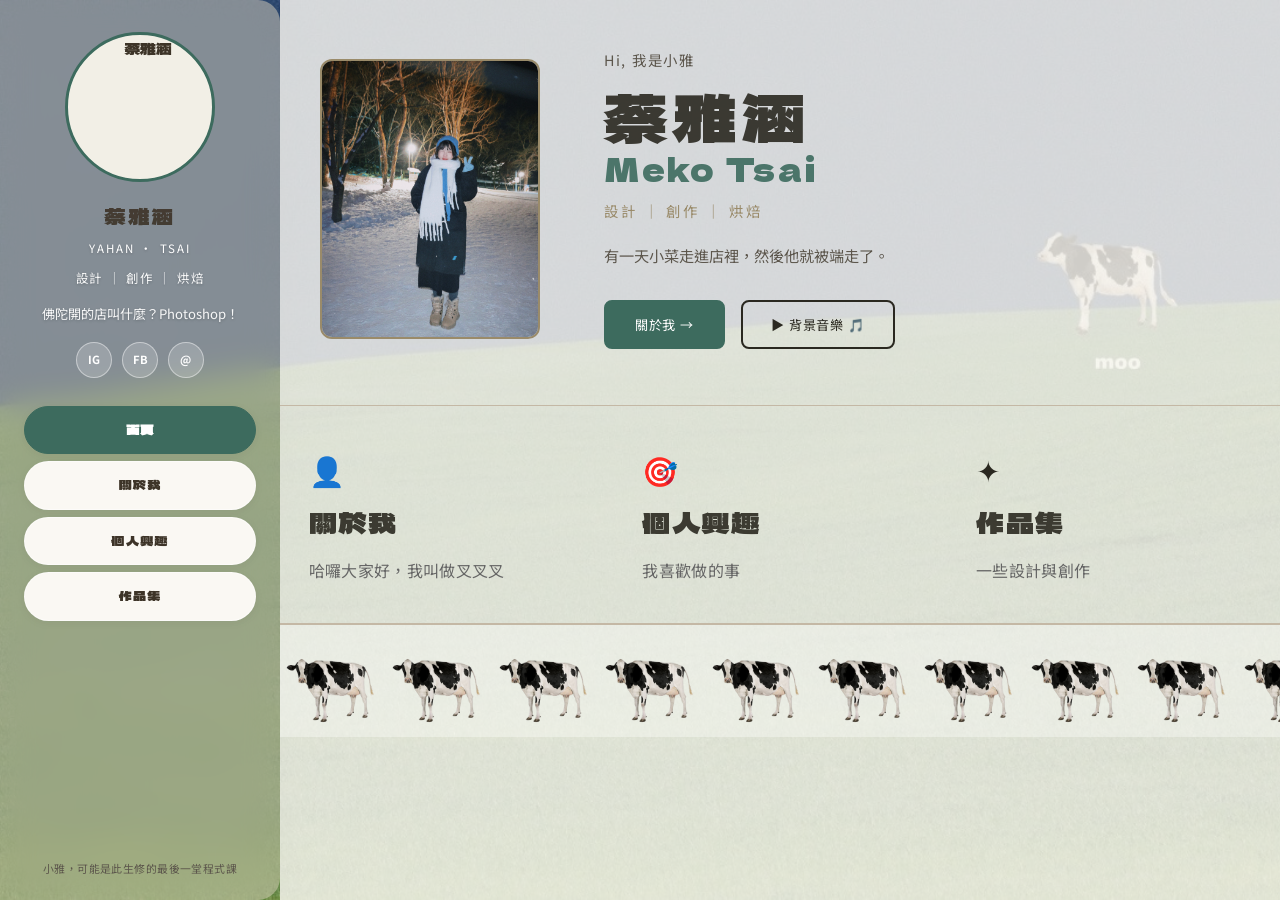
==== index.html @ f4f3a2f6 "ui(audio): place background music button beside About CTA Move the background music toggle from a fi" ====
<!DOCTYPE html>
<html lang="zh-TW">
<head>
  <meta charset="UTF-8" />
  <meta name="viewport" content="width=device-width, initial-scale=1.0" />
  <title>我的個人履歷 · 蔡雅涵</title>
  <link rel="stylesheet" href="css/style.css" />
  <link rel="preconnect" href="https://fonts.googleapis.com" />
  <link href="https://fonts.googleapis.com/css2?family=Noto+Sans+TC:wght@400;500;700&display=swap" rel="stylesheet" />
</head>
<body>
  <div class="layout" id="layout">
    <aside class="sidebar" aria-label="網站選單與簡介">
      <div class="sidebar__inner">
        <div class="sidebar__avatar">
          <img class="sidebar__avatar-img" src="images/head.jpg?v=20260412" alt="蔡雅涵" />
        </div>
        <p class="sidebar__name">蔡雅涵</p>
        <p class="sidebar__en">YAHAN · TSAI</p>
        <p class="sidebar__tagline">設計 ｜ 創作 ｜ 烘焙</p>
        <p class="sidebar__bio">佛陀開的店叫什麼？Photoshop！</p>
        <div class="sidebar__social" aria-label="社群連結">
          <a class="sidebar__social-link" href="https://www.instagram.com/vegetab.yh/" target="_blank" rel="noopener noreferrer" aria-label="Instagram（另開新分頁）">IG</a>
          <a class="sidebar__social-link" href="https://www.facebook.com/ya.han.JK0905?locale=zh_TW" target="_blank" rel="noopener noreferrer" aria-label="Facebook（另開新分頁）">FB</a>
          <a class="sidebar__social-link" href="https://www.threads.com/@vegetab.yh?hl=zh-tw" target="_blank" rel="noopener noreferrer" aria-label="Threads（另開新分頁）">@</a>
        </div>
        <nav class="sidebar__nav" aria-label="主要導覽">
          <a href="/" data-view="home" class="sidebar__nav-btn active">首頁</a>
          <a href="/about" data-view="about" class="sidebar__nav-btn">關於我</a>
          <a href="/interests" data-view="interests" class="sidebar__nav-btn">個人興趣</a>
          <a href="/portfolio" data-view="portfolio" class="sidebar__nav-btn">作品集</a>
        </nav>
        <p class="sidebar__copy">小雅，可能是此生修的最後一堂程式課</p>
      </div>
    </aside>

    <div class="main-wrap">
      <header class="main-topbar">
        <button type="button" class="back-btn" id="backBtn" aria-label="返回選單">← 返回</button>
      </header>
      <main class="app-main">
        <section id="view-home" class="view view--active" aria-label="首頁">
          <div class="hero">
            <div class="hero__content">
              <img class="hero__photo" src="images/yourpic.jpg?v=20260412" alt="蔡雅涵" />
              <div class="hero__text">
                <p class="hero__greeting">Hi, 我是小雅</p>
                <h1 class="hero__name">蔡雅涵<br /><span>Meko Tsai</span></h1>
                <p class="hero__tagline">設計 ｜ 創作 ｜ 烘焙</p>
                <p class="hero__desc">有一天小菜走進店裡，然後他就被端走了。</p>
                <div class="hero__cta">
                  <a class="btn btn--primary" href="/about">關於我 →</a>
                  <button type="button" class="btn btn--outline bgm-toggle" data-bgm-toggle aria-pressed="false">▶ 背景音樂 🎵</button>
                </div>
              </div>
            </div>
            <div class="hero__cards">
              <a class="card" href="/about">
                <span class="card__icon" aria-hidden="true">👤</span>
                <h3>關於我</h3>
                <p class="card__subtitle">哈囉大家好，我叫做叉叉叉</p>
              </a>
              <a class="card" href="/interests">
                <span class="card__icon" aria-hidden="true">🎯</span>
                <h3>個人興趣</h3>
                <p class="card__subtitle">我喜歡做的事</p>
              </a>
              <a class="card" href="/portfolio">
                <span class="card__icon" aria-hidden="true">✦</span>
                <h3>作品集</h3>
                <p class="card__subtitle">一些設計與創作</p>
              </a>
            </div>
            <div class="hero__mascot" aria-hidden="true">
              <div class="hero__mascot-inner">
                <div class="hero__cow-marquee">
                  <div class="hero__cow-track">
                    <img class="hero__cow-img" src="images/cowcow.png?v=20260412" alt="" width="200" height="160" decoding="async" />
                    <img class="hero__cow-img" src="images/cowcow.png?v=20260412" alt="" width="200" height="160" decoding="async" />
                    <img class="hero__cow-img" src="images/cowcow.png?v=20260412" alt="" width="200" height="160" decoding="async" />
                    <img class="hero__cow-img" src="images/cowcow.png?v=20260412" alt="" width="200" height="160" decoding="async" />
                    <img class="hero__cow-img" src="images/cowcow.png?v=20260412" alt="" width="200" height="160" decoding="async" />
                    <img class="hero__cow-img" src="images/cowcow.png?v=20260412" alt="" width="200" height="160" decoding="async" />
                    <img class="hero__cow-img" src="images/cowcow.png?v=20260412" alt="" width="200" height="160" decoding="async" />
                    <img class="hero__cow-img" src="images/cowcow.png?v=20260412" alt="" width="200" height="160" decoding="async" />
                    <img class="hero__cow-img" src="images/cowcow.png?v=20260412" alt="" width="200" height="160" decoding="async" />
                    <img class="hero__cow-img" src="images/cowcow.png?v=20260412" alt="" width="200" height="160" decoding="async" />
                    <img class="hero__cow-img" src="images/cowcow.png?v=20260412" alt="" width="200" height="160" decoding="async" />
                    <img class="hero__cow-img" src="images/cowcow.png?v=20260412" alt="" width="200" height="160" decoding="async" />
                    <img class="hero__cow-img" src="images/cowcow.png?v=20260412" alt="" width="200" height="160" decoding="async" />
                    <img class="hero__cow-img" src="images/cowcow.png?v=20260412" alt="" width="200" height="160" decoding="async" />
                    <img class="hero__cow-img" src="images/cowcow.png?v=20260412" alt="" width="200" height="160" decoding="async" />
                    <img class="hero__cow-img" src="images/cowcow.png?v=20260412" alt="" width="200" height="160" decoding="async" />
                    <img class="hero__cow-img" src="images/cowcow.png?v=20260412" alt="" width="200" height="160" decoding="async" />
                    <img class="hero__cow-img" src="images/cowcow.png?v=20260412" alt="" width="200" height="160" decoding="async" />
                    <img class="hero__cow-img" src="images/cowcow.png?v=20260412" alt="" width="200" height="160" decoding="async" />
                    <img class="hero__cow-img" src="images/cowcow.png?v=20260412" alt="" width="200" height="160" decoding="async" />
                    <img class="hero__cow-img" src="images/cowcow.png?v=20260412" alt="" width="200" height="160" decoding="async" />
                    <img class="hero__cow-img" src="images/cowcow.png?v=20260412" alt="" width="200" height="160" decoding="async" />
                    <img class="hero__cow-img" src="images/cowcow.png?v=20260412" alt="" width="200" height="160" decoding="async" />
                    <img class="hero__cow-img" src="images/cowcow.png?v=20260412" alt="" width="200" height="160" decoding="async" />
                    <img class="hero__cow-img" src="images/cowcow.png?v=20260412" alt="" width="200" height="160" decoding="async" />
                    <img class="hero__cow-img" src="images/cowcow.png?v=20260412" alt="" width="200" height="160" decoding="async" />
                    <img class="hero__cow-img" src="images/cowcow.png?v=20260412" alt="" width="200" height="160" decoding="async" />
                    <img class="hero__cow-img" src="images/cowcow.png?v=20260412" alt="" width="200" height="160" decoding="async" />
                    <img class="hero__cow-img" src="images/cowcow.png?v=20260412" alt="" width="200" height="160" decoding="async" />
                    <img class="hero__cow-img" src="images/cowcow.png?v=20260412" alt="" width="200" height="160" decoding="async" />
                    <img class="hero__cow-img" src="images/cowcow.png?v=20260412" alt="" width="200" height="160" decoding="async" />
                    <img class="hero__cow-img" src="images/cowcow.png?v=20260412" alt="" width="200" height="160" decoding="async" />
                  </div>
                </div>
              </div>
            </div>
          </div>
        </section>

        <section id="view-about" class="view" aria-label="關於我">
          <div class="page__header fade-in">
            <h1 class="page__title"><span class="page__title-en">ABOUT ME</span><span class="page__title-zh">關於我</span></h1>
            <p>嗨！我請問點擊進來的大家，大家是在卷什麼呢？</p>
          </div>
          <div class="page__body">
            <div class="about-grid">
              <div>
                <img class="about-photo" src="images/pic.jpg?v=20260412" alt="蔡雅涵的照片" />
              </div>
              <div class="about-info">
                <h2>嗨，我是蔡雅涵</h2>
                <p>就讀於國立政治大學廣告學系，最近很喜歡布丁狗跟乳牛。</p>
                <div class="tag-list">
                  <span class="tag">#設計</span>
                  <span class="tag">#烘焙</span>
                  <span class="tag">#旅行</span>
                </div>
                <h2>基本資料</h2>
                <table class="skills-table">
                  <tr><td>就讀學校</td><td>國立政治大學 廣告學系 數位內容學士學程</td></tr>
                  <tr><td>年級</td><td>大學三年級</td></tr>
                  <tr><td>居住城市</td><td>台灣台北（桃園人）</td></tr>
                  <tr><td>Email</td><td>111508025@nccu.edu.tw</td></tr>
                </table>
                <h2>技能</h2>
                <table class="skills-table">
                  <tr><td>設計工具</td><td>Figma、Illustrator、Photoshop、Indesign...</td></tr>
                  <tr><td>程式語言</td><td>很想放很多，但還在學習中、、</td></tr>
                  <tr><td>其他</td><td>超會講笑話，康輔社學術專家</td></tr>
                </table>
                <br />
                <button type="button" class="btn btn--primary" data-view="portfolio" data-view-trigger>查看作品集 →</button>
              </div>
            </div>
          </div>
        </section>

        <section id="view-interests" class="view" aria-label="個人興趣">
          <div class="page__header fade-in">
            <h1 class="page__title"><span class="page__title-en">INTERESTS</span><span class="page__title-zh">個人興趣</span></h1>
            <p>歡迎大家跟我互動交流呦。</p>
          </div>
          <div class="page__body">
            <div class="interests-grid">
              <div class="interest-card interest-card--photo fade-in">
                <div class="interest-card__icon">📸</div>
                <h3>Photography</h3>
                <p>不會攝影，很愛拍照。</p>
              </div>
              <div class="interest-card interest-card--music fade-in">
                <div class="interest-card__icon">🎵</div>
                <h3>Music</h3>
                <p>熱愛聆聽各種音樂類型，擁有最hito的音樂好品味。</p>
              </div>
              <div class="interest-card interest-card--travel fade-in">
                <div class="interest-card__icon">✈️</div>
                <h3>Travel</h3>
                <p>未來目標是當旅遊型網紅，大家付我錢看我出國。</p>
              </div>
              <div class="interest-card interest-card--movie fade-in">
                <div class="interest-card__icon">🎬</div>
                <h3>Movies</h3>
                <p>最喜歡看電影，但沒有最喜歡的電影。</p>
                <a href="https://letterboxd.com/vehh22/" target="_blank" rel="noopener noreferrer">我的影評 →</a>
              </div>
              <div class="interest-card interest-card--bake fade-in">
                <div class="interest-card__icon">🍳</div>
                <h3>Baking</h3>
                <p>因為太喜歡吃蛋糕，所以決定自己做（外面太貴）。</p>
              </div>
              <div class="interest-card interest-card--painting fade-in">
                <div class="interest-card__icon">🎨</div>
                <h3>Painting</h3>
                <p>很喜歡畫畫，想要有時間去畫室，程式語言誤我一生，真悲傷。</p>
              </div>
            </div>
          </div>
        </section>

        <section id="view-portfolio" class="view" aria-label="作品集">
          <div class="page__header fade-in">
            <h1 class="page__title"><span class="page__title-en">PORTFOLIO</span><span class="page__title-zh">作品集</span></h1>
            <p>沒有很厲害這個樣子。</p>
          </div>
          <div class="page__body">
            <div class="portfolio-grid">
              <article class="portfolio-item fade-in">
                <div class="portfolio-gallery" data-portfolio-gallery>
                  <div class="portfolio-gallery__viewport">
                    <div class="portfolio-gallery__track" data-gallery-track>
                      <div class="portfolio-gallery__slide">
                        <img
                          class="portfolio-item__img"
                          src="images/A.jpg?v=20260412"
                          alt="視覺傳達海報設計 A"
                        />
                      </div>
                      <div class="portfolio-gallery__slide">
                        <img
                          class="portfolio-item__img"
                          src="images/B.jpg?v=20260412"
                          alt="視覺傳達海報設計 B"
                        />
                      </div>
                    </div>
                    <button type="button" class="portfolio-gallery__btn portfolio-gallery__btn--prev" data-gallery-prev aria-label="上一張">‹</button>
                    <button type="button" class="portfolio-gallery__btn portfolio-gallery__btn--next" data-gallery-next aria-label="下一張">›</button>
                  </div>
                  <div class="portfolio-gallery__dots" data-gallery-dots role="tablist" aria-label="作品圖片分頁"></div>
                </div>
                <div class="portfolio-item__info">
                  <div class="portfolio-item__tags">
                    <span class="tag">#視覺傳達</span><span class="tag">#海報設計</span>
                  </div>
                  <h3>視覺傳達海報設計</h3>
                  <p>以女性議題與社會刻板印象為核心，透過海報構圖與圖像語言，提出觀察與反思。</p>
                </div>
              </article>
              <article class="portfolio-item fade-in">
                <div class="portfolio-gallery" data-portfolio-gallery>
                  <div class="portfolio-gallery__viewport">
                    <div class="portfolio-gallery__track" data-gallery-track>
                      <div class="portfolio-gallery__slide">
                        <img
                          class="portfolio-item__img"
                          src="images/comedy.jpg?v=20260412"
                          alt="藝術季喜劇表演活動海報"
                        />
                      </div>
                      <div class="portfolio-gallery__slide">
                        <img
                          class="portfolio-item__img"
                          src="images/comedy2.jpg?v=20260412"
                          alt="藝術季喜劇表演活動海報（版本二）"
                        />
                      </div>
                    </div>
                    <button type="button" class="portfolio-gallery__btn portfolio-gallery__btn--prev" data-gallery-prev aria-label="上一張">‹</button>
                    <button type="button" class="portfolio-gallery__btn portfolio-gallery__btn--next" data-gallery-next aria-label="下一張">›</button>
                  </div>
                  <div class="portfolio-gallery__dots" data-gallery-dots role="tablist" aria-label="作品圖片分頁"></div>
                </div>
                <div class="portfolio-item__info">
                  <div class="portfolio-item__tags">
                    <span class="tag">#活動海報</span><span class="tag">#平面設計</span>
                  </div>
                  <h3>活動海報</h3>
                  <p>政大藝術季喜劇表演主視覺海報，呈現演出主題與場次資訊，讓觀眾一眼掌握活動亮點。</p>
                </div>
              </article>
              <article class="portfolio-item fade-in">
                <img
                  class="portfolio-item__img portfolio-item__img--poster"
                  src="images/picture.jpg?v=20260414"
                  alt="衛生棉全解圖鑑 資訊圖表海報"
                />
                <div class="portfolio-item__info">
                  <div class="portfolio-item__tags">
                    <span class="tag">#資訊圖表</span><span class="tag">#視覺化</span>
                  </div>
                  <h3>衛生棉全解圖鑑</h3>
                  <p>以資訊圖表視覺化呈現主題，將內容整理為易讀的海報設計。</p>
                </div>
              </article>
              <article class="portfolio-item fade-in">
                <img
                  class="portfolio-item__img portfolio-item__img--poster"
                  src="images/reelmate.jpg?v=20260412"
                  alt="REELMATE 影評 App 介面"
                />
                <div class="portfolio-item__info">
                  <div class="portfolio-item__tags"><span class="tag">#UI/UX</span><span class="tag">#APP</span></div>
                  <h3>REELMATE</h3>
                  <p>設計一款影評app，讓大家都可以互相交流。</p>
                </div>
              </article>
              <article class="portfolio-item fade-in">
                <div class="portfolio-gallery" data-portfolio-gallery>
                  <div class="portfolio-gallery__viewport">
                    <div class="portfolio-gallery__track" data-gallery-track>
                      <div class="portfolio-gallery__slide">
                        <img
                          class="portfolio-item__img portfolio-item__img--poster"
                          src="images/mainvisual.jpg?v=20260412"
                          alt="NCCU ARTFEST 主視覺 第 1 頁"
                        />
                      </div>
                      <div class="portfolio-gallery__slide">
                        <img
                          class="portfolio-item__img portfolio-item__img--poster"
                          src="images/mainvisual2.jpg?v=20260412"
                          alt="NCCU ARTFEST 主視覺 第 2 頁"
                        />
                      </div>
                    </div>
                    <button type="button" class="portfolio-gallery__btn portfolio-gallery__btn--prev" data-gallery-prev aria-label="上一張">‹</button>
                    <button type="button" class="portfolio-gallery__btn portfolio-gallery__btn--next" data-gallery-next aria-label="下一張">›</button>
                  </div>
                  <div class="portfolio-gallery__dots" data-gallery-dots role="tablist" aria-label="NCCU ARTFEST 圖片分頁"></div>
                </div>
                <div class="portfolio-item__info">
                  <div class="portfolio-item__tags"><span class="tag">#動態設計</span></div>
                  <h3>NCCU ARTFEST</h3>
                  <p>主視覺設計，但沒被選上</p>
                </div>
              </article>
              <article class="portfolio-item fade-in">
                <div class="portfolio-gallery" data-portfolio-gallery>
                  <div class="portfolio-gallery__viewport">
                    <div class="portfolio-gallery__track" data-gallery-track>
                      <div class="portfolio-gallery__slide">
                        <img
                          class="portfolio-item__img portfolio-item__img--poster"
                          src="images/111508025_4.jpg?v=20260412"
                          alt="個人名片設計 第 1 頁"
                        />
                      </div>
                      <div class="portfolio-gallery__slide">
                        <img
                          class="portfolio-item__img portfolio-item__img--poster"
                          src="images/apple1.jpg?v=20260412"
                          alt="個人名片設計 第 2 頁"
                        />
                      </div>
                      <div class="portfolio-gallery__slide">
                        <img
                          class="portfolio-item__img portfolio-item__img--poster"
                          src="images/apple2.jpg?v=20260412"
                          alt="個人名片設計 第 3 頁"
                        />
                      </div>
                    </div>
                    <button type="button" class="portfolio-gallery__btn portfolio-gallery__btn--prev" data-gallery-prev aria-label="上一張">‹</button>
                    <button type="button" class="portfolio-gallery__btn portfolio-gallery__btn--next" data-gallery-next aria-label="下一張">›</button>
                  </div>
                  <div class="portfolio-gallery__dots" data-gallery-dots role="tablist" aria-label="個人名片設計圖片分頁"></div>
                </div>
                <div class="portfolio-item__info">
                  <div class="portfolio-item__tags"><span class="tag">#平面設計</span></div>
                  <h3>個人名片設計</h3>
                  <p>我喜歡綠色，紅配綠狗臭屁。</p>
                </div>
              </article>
              <article class="portfolio-item fade-in">
                <img
                  class="portfolio-item__img portfolio-item__img--poster"
                  src="images/VIDEO.png?v=20260412"
                  alt="台灣圖像角色大解密 動態作品 VIDEO"
                />
                <div class="portfolio-item__info">
                  <div class="portfolio-item__tags">
                    <span class="tag">#動態圖像</span><span class="tag">#After Effects</span>
                  </div>
                  <h3>台灣圖像角色大解密</h3>
                  <p>以 After Effects 製作的動態圖像作品，探索台灣圖像角色與視覺文化。</p>
                  <a
                    class="portfolio-item__yt-link"
                    href="https://www.youtube.com/watch?v=ExecZ18uJQk"
                    target="_blank"
                    rel="noopener noreferrer"
                  >在 YouTube 觀看完整影片 →</a>
                </div>
              </article>
              <article class="portfolio-item fade-in">
                <img
                  class="portfolio-item__img portfolio-item__img--logo"
                  src="images/logo.png?v=20260412"
                  alt="公館森林品牌 Logo"
                />
                <div class="portfolio-item__info">
                  <div class="portfolio-item__tags"><span class="tag">#設計</span><span class="tag">#品牌識別</span></div>
                  <h3>公館森林</h3>
                  <p>為公館森林品牌設計識別系統，包含 Logo、色彩規範與應用設計。</p>
                </div>
              </article>
            </div>
          </div>
        </section>
      </main>
    </div>
  </div>
  <script src="js/main.js"></script>
</body>
</html>
---- css/style.css ----
@font-face {
  font-family: 'Mantou Sans';
  src: url('../fonts/MantouSans-Regular.ttf') format('truetype');
  font-weight: 400;
  font-style: normal;
  font-display: swap;
}

:root {
  /* 圖檔更新後請一併改下方 url 與 index.html 內 ?v= 讓快取失效 */
  --cream: #f2efe6;
  --main-bg: #f7f5ef;
  --sidebar-bg: #d4c9b4;
  --bg-cow: url('../images/cow.jpg?v=20260412');
  --sidebar-glass: rgba(212, 201, 180, 0.52);
  --main-content-scrim: rgba(247, 245, 239, 0.84);
  --sidebar-ink: #3d3428;
  --ink: #2a2820;
  --accent: #9a8b6a;
  --accent2: #3d6b5e;
  --muted: #5c564c;
  --card-bg: #ffffff;
  --border: #c4b8a5;
  --pill-bg: #faf8f3;
  --font-sans: 'Noto Sans TC', system-ui, sans-serif;
  --sidebar-width: 280px;
}

h1, h2, h3 {
  font-family: 'Mantou Sans', var(--font-sans);
  font-weight: 400;
  letter-spacing: 0.08em;
  opacity: 0.9;
}

*, *::before, *::after { box-sizing: border-box; margin: 0; padding: 0; }

html { scroll-behavior: smooth; height: 100%; }

body {
  height: 100%;
  color: var(--ink);
  font-family: var(--font-sans);
  line-height: 1.7;
  overflow: hidden;
  background-color: var(--cream);
  background-image: var(--bg-cow);
  background-size: cover;
  background-position: center;
  background-repeat: no-repeat;
  background-attachment: fixed;
  cursor: url("data:image/svg+xml,%3Csvg xmlns='http://www.w3.org/2000/svg' width='40' height='40' viewBox='0 0 40 40'%3E%3Ctext x='4' y='29' font-size='28'%3E%F0%9F%90%84%3C/text%3E%3C/svg%3E") 6 6, auto;
}

a { color: inherit; text-decoration: none; }
img { max-width: 100%; display: block; }

button {
  font-family: inherit;
  cursor: pointer;
}

a,
button,
[role='button'],
input[type='button'],
input[type='submit'] {
  cursor: url("data:image/svg+xml,%3Csvg xmlns='http://www.w3.org/2000/svg' width='40' height='40' viewBox='0 0 40 40'%3E%3Ctext x='4' y='29' font-size='28'%3E%F0%9F%90%84%3C/text%3E%3C/svg%3E") 6 6, pointer;
}

/* ----- App shell ----- */
.layout {
  display: flex;
  height: 100vh;
  height: 100dvh;
  overflow: hidden;
  background: transparent;
}

.sidebar {
  flex: 0 0 var(--sidebar-width);
  width: var(--sidebar-width);
  height: 100%;
  overflow-y: auto;
  background: var(--sidebar-glass);
  backdrop-filter: blur(16px);
  -webkit-backdrop-filter: blur(16px);
  color: var(--sidebar-ink);
  border-radius: 0 22px 22px 0;
  box-shadow: 4px 0 24px rgba(45, 40, 30, 0.12);
  font-family: 'Mantou Sans', var(--font-sans);
}

.sidebar__inner {
  padding: 2rem 1.5rem 1.5rem;
  display: flex;
  flex-direction: column;
  align-items: center;
  text-align: center;
  min-height: 100%;
}

.sidebar__avatar {
  --avatar-size: 150px;
  width: var(--avatar-size);
  height: var(--avatar-size);
  min-width: var(--avatar-size);
  min-height: var(--avatar-size);
  max-width: var(--avatar-size);
  aspect-ratio: 1;
  border-radius: 50%;
  overflow: hidden;
  border: 3px solid var(--accent2);
  background-color: var(--cream);
  margin: 0 auto 1rem;
  flex-shrink: 0;
  display: flex;
  align-items: center;
  justify-content: center;
  position: relative;
}

.sidebar__avatar-img {
  width: 100%;
  height: 100%;
  max-width: none;
  object-fit: cover;
  object-position: center;
  flex-shrink: 0;
}

.sidebar__avatar-placeholder {
  font-family: var(--font-sans);
  font-size: 0.8rem;
  color: var(--muted);
}

.sidebar__name {
  font-family: 'Mantou Sans', var(--font-sans);
  font-size: 1.35rem;
  font-weight: 400;
  letter-spacing: 0.1em;
  margin-bottom: 0.25rem;
  color: var(--sidebar-ink);
  opacity: 0.9;
}

.sidebar__en {
  font-family: var(--font-sans);
  font-size: 0.72rem;
  letter-spacing: 0.18em;
  color: #fff;
  text-shadow: 0 1px 3px rgba(0, 0, 0, 0.2);
  text-transform: uppercase;
  margin-bottom: 0.6rem;
}

.sidebar__tagline {
  font-family: var(--font-sans);
  font-size: 0.78rem;
  letter-spacing: 0.14em;
  color: rgba(255, 255, 255, 0.95);
  text-shadow: 0 1px 3px rgba(0, 0, 0, 0.2);
  margin-bottom: 0.85rem;
}

.sidebar__bio {
  font-family: var(--font-sans);
  font-size: 0.82rem;
  line-height: 1.65;
  color: rgba(255, 255, 255, 0.94);
  text-shadow: 0 1px 3px rgba(0, 0, 0, 0.22);
  margin-bottom: 1.1rem;
  max-width: 220px;
}

.sidebar__social {
  display: flex;
  gap: 0.6rem;
  margin-bottom: 1.75rem;
}

.sidebar__social-link {
  width: 36px;
  height: 36px;
  border-radius: 50%;
  background: rgba(255, 255, 255, 0.18);
  border: 1px solid rgba(255, 255, 255, 0.45);
  display: flex;
  align-items: center;
  justify-content: center;
  font-family: var(--font-sans);
  font-size: 0.7rem;
  font-weight: 700;
  color: #fff;
  transition: background 0.2s, transform 0.2s, border-color 0.2s;
}

.sidebar__social-link:hover {
  background: rgba(255, 255, 255, 0.32);
  border-color: rgba(255, 255, 255, 0.65);
  color: #fff;
  transform: translateY(-2px);
}

.sidebar__nav {
  width: 100%;
  display: flex;
  flex-direction: column;
  gap: 0.45rem;
  margin-bottom: auto;
  padding-bottom: 1.5rem;
}

.sidebar__nav-btn {
  display: block;
  width: 100%;
  padding: 0.75rem 1rem;
  border-radius: 999px;
  background: var(--pill-bg);
  color: var(--sidebar-ink);
  font-size: 0.82rem;
  letter-spacing: 0.1em;
  text-align: center;
  border: 1px solid rgba(255, 255, 255, 0.5);
  box-shadow: 0 2px 8px rgba(45, 40, 30, 0.06);
  transition: background 0.2s, color 0.2s, box-shadow 0.2s;
}

.sidebar__nav-btn:hover {
  background: #fff;
  box-shadow: 0 4px 14px rgba(61, 107, 94, 0.15);
}

.sidebar__nav-btn.active {
  background: var(--accent2);
  color: #fff;
  border-color: var(--accent2);
  font-weight: 700;
}

.sidebar__copy {
  font-family: var(--font-sans);
  font-size: 0.68rem;
  letter-spacing: 0.04em;
  color: var(--muted);
  line-height: 1.5;
  margin-top: 1rem;
}

.main-wrap {
  flex: 1;
  min-width: 0;
  height: 100%;
  display: flex;
  flex-direction: column;
  position: relative;
  background: transparent;
}

.main-wrap::before {
  content: '';
  position: absolute;
  inset: 0;
  z-index: 0;
  background: var(--main-content-scrim);
  pointer-events: none;
}

.main-topbar {
  display: none;
  flex-shrink: 0;
  padding: 0.65rem 1rem;
  position: relative;
  z-index: 1;
  background: var(--main-content-scrim);
  backdrop-filter: blur(6px);
  -webkit-backdrop-filter: blur(6px);
  border-bottom: 1px solid var(--border);
}

.back-btn {
  background: none;
  border: none;
  font-family: var(--font-sans);
  font-size: 0.9rem;
  color: var(--accent2);
  font-weight: 500;
  padding: 0.35rem 0;
}

.app-main {
  position: relative;
  z-index: 1;
  flex: 1;
  overflow-y: auto;
  overflow-x: hidden;
  -webkit-overflow-scrolling: touch;
}

.view {
  display: none;
  min-height: 100%;
}

.view--active {
  display: block;
  animation: viewFade 0.35s ease;
}

@keyframes viewFade {
  from { opacity: 0; }
  to { opacity: 1; }
}

/* ----- Hero ----- */
.hero {
  position: relative;
  overflow: hidden;
}

.hero__content {
  display: flex;
  align-items: center;
  gap: 4rem;
  max-width: 1100px;
  margin: 0 auto;
  padding: 3rem 2.5rem 2.5rem;
}

.hero__photo-placeholder {
  width: min(220px, 100%);
  max-width: 220px;
  aspect-ratio: 11 / 14;
  height: auto;
  min-height: 0;
  flex-shrink: 0;
  border: 2px solid var(--accent);
  border-radius: 12px;
  display: flex;
  align-items: center;
  justify-content: center;
  color: var(--muted);
  font-size: 0.85rem;
  font-family: var(--font-sans);
  background-color: var(--cream);
  background-image: var(--bg-cow);
  background-size: cover;
  background-position: center;
  background-repeat: no-repeat;
}

.hero__photo {
  width: min(220px, 100%);
  max-width: 220px;
  aspect-ratio: 11 / 14;
  height: auto;
  min-height: 0;
  object-fit: cover;
  object-position: center;
  border: 2px solid var(--accent);
  border-radius: 12px;
  flex-shrink: 0;
}

.hero__greeting {
  font-size: 0.9rem;
  letter-spacing: 0.12em;
  color: var(--muted);
  margin-bottom: 0.5rem;
  font-family: var(--font-sans);
}

.hero__name {
  font-size: clamp(2.5rem, 5vw, 4rem);
  font-weight: 400;
  line-height: 1.1;
  margin-bottom: 0.8rem;
}

.hero__name span {
  font-size: 0.5em;
  color: var(--accent2);
  letter-spacing: 0.08em;
  display: block;
}

.hero__tagline {
  font-size: 0.9rem;
  letter-spacing: 0.2em;
  color: var(--accent);
  margin-bottom: 1.2rem;
  font-family: var(--font-sans);
}

.hero__desc {
  color: var(--muted);
  max-width: 420px;
  font-size: 0.95rem;
  margin-bottom: 2rem;
  font-family: var(--font-sans);
}

.hero__cta {
  display: flex;
  gap: 1rem;
  flex-wrap: wrap;
}

.btn {
  display: inline-block;
  padding: 0.7rem 1.8rem;
  font-family: var(--font-sans);
  font-size: 0.82rem;
  letter-spacing: 0.06em;
  border-radius: 8px;
  transition: all 0.25s;
  border: 2px solid transparent;
  text-decoration: none;
  box-sizing: border-box;
}

.btn--primary {
  background: var(--accent2);
  color: #fff;
  border-color: var(--accent2);
}

.btn--primary:hover {
  background: #2f5347;
  border-color: #2f5347;
}

.btn--outline {
  background: transparent;
  color: var(--ink);
  border-color: var(--ink);
}

.btn--outline:hover {
  background: var(--ink);
  color: var(--cream);
}

.bgm-toggle {
  white-space: nowrap;
}

.bgm-toggle:hover {
  transform: translateY(-1px);
}

.hero__cards {
  display: grid;
  grid-template-columns: repeat(3, 1fr);
  gap: 1px;
  border-top: 1px solid var(--border);
  border-bottom: 1px solid var(--border);
  margin-top: 1rem;
}

button.card,
a.card {
  font: inherit;
  color: inherit;
  text-align: left;
  background: transparent;
  border: none;
  cursor: pointer;
  appearance: none;
  text-decoration: none;
}

.card {
  padding: 2.5rem 1.8rem;
  display: flex;
  flex-direction: column;
  gap: 0.65rem;
  border-right: 1px solid var(--border);
  transition: background 0.25s;
}

.card:last-child {
  border-right: none;
}

.card:hover {
  background: var(--accent2);
  color: var(--cream);
}

.card__icon {
  font-size: 1.8rem;
}

.card h3 {
  font-family: 'Mantou Sans', var(--font-sans);
  font-size: clamp(1.5rem, 2.2vw, 1.8rem);
  font-weight: 400;
  letter-spacing: 0.05em;
  line-height: 1.2;
  margin-bottom: 0.55rem;
}

.card__subtitle {
  font-family: var(--font-sans);
  font-size: 1rem;
  font-weight: 400;
  letter-spacing: 0.02em;
  line-height: 1.55;
  color: #666;
}

.card:hover .card__subtitle {
  color: rgba(247, 245, 239, 0.92);
}

.hero__mascot {
  width: 100%;
  margin-top: 0;
  border-top: 1px solid var(--border);
  background: rgba(255, 255, 255, 0.35);
  overflow: hidden;
}

.hero__mascot-inner {
  container-type: inline-size;
  position: relative;
  width: 100%;
  height: clamp(72px, 16vw, 112px);
}

.hero__cow-marquee {
  width: 100%;
  height: 100%;
  display: flex;
  align-items: flex-end;
  overflow: hidden;
}

.hero__cow-track {
  display: flex;
  flex-direction: row;
  flex-wrap: nowrap;
  align-items: flex-end;
  gap: 0.35rem;
  width: max-content;
  animation: heroCowScroll 10s linear infinite;
  will-change: transform;
}

.hero__cow-img {
  display: block;
  height: 88%;
  width: auto;
  max-height: 104px;
  flex-shrink: 0;
  object-fit: contain;
  pointer-events: none;
}

@keyframes heroCowScroll {
  0% {
    transform: translateX(0);
  }
  100% {
    transform: translateX(-50%);
  }
}

@media (prefers-reduced-motion: reduce) {
  .hero__cow-track {
    animation: none;
  }
}

/* ----- Inner pages ----- */
.page__header {
  max-width: 1100px;
  margin: 0 auto;
  padding: 3rem 2.5rem 2rem;
  border-bottom: 1px solid var(--border);
}

.page__title {
  font-weight: 400;
  line-height: 1.15;
}

.page__title-en {
  display: block;
  font-family: 'Mantou Sans', var(--font-sans);
  font-size: clamp(2.5rem, 5vw, 3rem);
  font-weight: 400;
  letter-spacing: 0.1em;
  line-height: 1.1;
  margin-bottom: 0.5rem;
  color: var(--ink);
  opacity: 0.9;
}

.page__title-zh {
  display: block;
  font-family: 'Mantou Sans', var(--font-sans);
  font-size: clamp(1.85rem, 3.5vw, 2.35rem);
  font-weight: 400;
  letter-spacing: 0.1em;
  line-height: 1.15;
  color: var(--ink);
  opacity: 0.9;
}

.page__header p {
  color: #444444;
  max-width: 560px;
  font-size: 1.05rem;
  line-height: 1.6;
  margin-top: 1.1rem;
  font-family: var(--font-sans);
}

.page__body {
  max-width: 1100px;
  margin: 0 auto;
  padding: 3rem 2.5rem 4rem;
}

.about-grid {
  display: grid;
  grid-template-columns: 1fr 1fr;
  gap: 4rem;
  align-items: start;
}

.about-photo-placeholder {
  width: 100%;
  aspect-ratio: 3/4;
  background-color: var(--cream);
  background-image: var(--bg-cow);
  background-size: cover;
  background-position: center;
  background-repeat: no-repeat;
  border: 2px solid var(--accent);
  border-radius: 12px;
  display: flex;
  align-items: center;
  justify-content: center;
  color: var(--muted);
  font-size: 0.85rem;
  font-family: var(--font-sans);
}

.about-photo {
  display: block;
  width: 100%;
  max-width: 100%;
  height: auto;
  aspect-ratio: 3 / 4;
  object-fit: cover;
  object-position: center;
  border: 2px solid var(--accent);
  border-radius: 12px;
}

.about-info h2 {
  font-size: 1.4rem;
  margin-bottom: 0.8rem;
  border-left: 3px solid var(--accent2);
  padding-left: 0.8rem;
  margin-top: 2rem;
}

.about-info h2:first-child {
  margin-top: 0;
}

.about-info p {
  color: var(--muted);
  margin-bottom: 1.5rem;
  font-size: 0.95rem;
  font-family: var(--font-sans);
}

.tag-list {
  display: flex;
  flex-wrap: wrap;
  gap: 0.5rem;
  margin-bottom: 2rem;
}

.tag {
  padding: 0.3rem 0.8rem;
  border: 1px solid var(--border);
  font-family: var(--font-sans);
  font-size: 0.75rem;
  border-radius: 6px;
  color: var(--muted);
  background: rgba(255, 255, 255, 0.6);
}

.skills-table {
  width: 100%;
  border-collapse: collapse;
  font-size: 0.9rem;
  font-family: var(--font-sans);
}

.skills-table td {
  padding: 0.6rem 0;
  border-bottom: 1px solid var(--border);
}

.skills-table td:first-child {
  color: var(--muted);
  width: 40%;
}

.interests-grid {
  display: grid;
  grid-template-columns: repeat(2, 1fr);
  gap: 2rem;
}

.interest-card {
  padding: 2rem;
  border: 1px solid rgba(255, 255, 255, 0.2);
  border-radius: 12px;
  background: rgba(32, 38, 34, 0.78);
  backdrop-filter: blur(10px);
  -webkit-backdrop-filter: blur(10px);
  transition:
    transform 0.45s cubic-bezier(0.34, 1.2, 0.56, 1),
    box-shadow 0.45s ease;
}

.interest-card:hover {
  transform: translateY(-12px) scale(1.02);
  box-shadow: 0 22px 48px rgba(0, 0, 0, 0.38);
}

.interest-card--photo,
.interest-card--music,
.interest-card--travel,
.interest-card--movie,
.interest-card--bake,
.interest-card--painting {
  position: relative;
  overflow: hidden;
  border-color: rgba(255, 255, 255, 0.28);
  background: transparent;
}

.interest-card--photo::before,
.interest-card--music::before,
.interest-card--travel::before,
.interest-card--movie::before,
.interest-card--bake::before,
.interest-card--painting::before {
  content: '';
  position: absolute;
  inset: 0;
  z-index: 0;
  background-size: cover;
  background-position: center;
  background-repeat: no-repeat;
  transform: scale(1);
  transform-origin: center center;
  transition: transform 0.55s cubic-bezier(0.25, 0.8, 0.35, 1);
}

.interest-card--photo:hover::before,
.interest-card--music:hover::before,
.interest-card--travel:hover::before,
.interest-card--movie:hover::before,
.interest-card--bake:hover::before,
.interest-card--painting:hover::before {
  transform: scale(1.09);
}

.interest-card--photo::before {
  background-image: url('../images/photo.jpg?v=20260412');
}

.interest-card--music::before {
  background-image: url('../images/music.jpeg?v=20260412');
}

.interest-card--travel::before {
  background-image: url('../images/travel.jpg?v=20260412');
}

.interest-card--movie::before {
  background-image: url('../images/movie.jpg?v=20260412');
}

.interest-card--bake::before {
  background-image: url('../images/bake.jpg?v=20260412');
}

.interest-card--painting::before {
  background-image: url('../images/painting.jpg?v=20260412');
}

.interest-card--photo::after,
.interest-card--music::after,
.interest-card--travel::after,
.interest-card--movie::after,
.interest-card--bake::after,
.interest-card--painting::after {
  content: '';
  position: absolute;
  inset: 0;
  z-index: 1;
  background: linear-gradient(
    155deg,
    rgba(18, 22, 20, 0.55) 0%,
    rgba(28, 32, 28, 0.72) 100%
  );
  pointer-events: none;
}

.interest-card--photo .interest-card__icon,
.interest-card--photo h3,
.interest-card--photo p,
.interest-card--music .interest-card__icon,
.interest-card--music h3,
.interest-card--music p,
.interest-card--travel .interest-card__icon,
.interest-card--travel h3,
.interest-card--travel p,
.interest-card--movie .interest-card__icon,
.interest-card--movie h3,
.interest-card--movie p,
.interest-card--bake .interest-card__icon,
.interest-card--bake h3,
.interest-card--bake p,
.interest-card--painting .interest-card__icon,
.interest-card--painting h3,
.interest-card--painting p {
  position: relative;
  z-index: 2;
}

.interest-card__icon {
  display: inline-block;
  font-size: 2.5rem;
  margin-bottom: 1rem;
  filter: drop-shadow(0 2px 4px rgba(0, 0, 0, 0.45));
  transition: transform 0.45s cubic-bezier(0.34, 1.2, 0.56, 1);
}

.interest-card:hover .interest-card__icon {
  transform: translateY(-8px) scale(1.12);
}

.interest-card h3 {
  font-size: 1.1rem;
  margin-bottom: 0.5rem;
  color: #fff;
  text-shadow: 0 1px 4px rgba(0, 0, 0, 0.35);
}

.interest-card p {
  color: rgba(255, 255, 255, 0.95);
  font-size: 0.9rem;
  font-family: var(--font-sans);
  text-shadow: 0 1px 3px rgba(0, 0, 0, 0.25);
}

.interest-card__link {
  position: relative;
  z-index: 2;
  margin-top: 0.9rem;
}

.interest-card__link.btn--outline {
  background: #fff;
  color: #1f2a25;
  border-color: #fff;
}

.interest-card__link.btn--outline:hover {
  background: transparent;
  color: #fff;
  border-color: #fff;
}

.baking-stage {
  min-height: 68vh;
  display: grid;
  place-items: center;
  padding: 1rem 0 2rem;
}

.baking-hint {
  margin: 0 0 1rem;
  color: var(--muted);
  font-size: 0.92rem;
  text-align: center;
}

.baking-path {
  margin: 0 0 0.6rem;
  font-size: 0.9rem;
  color: var(--muted);
}

.baking-path a {
  color: var(--ink);
  text-decoration: none;
  border-bottom: 1px dashed rgba(0, 0, 0, 0.28);
}

.baking-stack {
  position: relative;
  width: min(82vw, 430px);
  aspect-ratio: 3 / 4;
  cursor: pointer;
}

.bake-card {
  position: absolute;
  inset: 0;
  border-radius: 16px;
  overflow: hidden;
  border: 10px solid #fff;
  background: #fff;
  box-shadow: 0 18px 42px rgba(0, 0, 0, 0.26);
  transform-origin: center 120%;
  transition: transform 0.42s ease, opacity 0.42s ease;
}

.bake-card img {
  width: 100%;
  height: calc(100% - 68px);
  object-fit: cover;
  display: block;
}

.bake-card__meta {
  height: 68px;
  padding: 0.7rem 1rem;
  background: #fffdf9;
}

.bake-card__meta h3 {
  margin: 0;
  font-size: 1rem;
}

.bake-card:nth-child(1) { transform: rotate(-2deg) translate(0, 0); z-index: 4; }
.bake-card:nth-child(2) { transform: rotate(2.5deg) translate(14px, 14px); z-index: 3; }
.bake-card:nth-child(3) { transform: rotate(-3deg) translate(-12px, 24px); z-index: 2; }
.bake-card:nth-child(4) { transform: rotate(1.5deg) translate(8px, 32px); z-index: 1; }

.bake-card.is-top { z-index: 9; }

.bake-card.is-moving {
  transform: translate(52px, -16px) rotate(10deg) scale(0.95);
  opacity: 0.15;
}

.portfolio-grid {
  display: grid;
  grid-template-columns: repeat(2, 1fr);
  gap: 2rem;
}

.portfolio-item {
  border: 1px solid var(--border);
  border-radius: 12px;
  overflow: hidden;
  transition:
    transform 0.45s cubic-bezier(0.34, 1.2, 0.56, 1),
    box-shadow 0.45s ease;
  display: block;
  background: var(--card-bg);
}

.portfolio-item:hover {
  transform: translateY(-12px) scale(1.02);
  box-shadow: 0 22px 50px rgba(0, 0, 0, 0.14);
}

.portfolio-item__img {
  width: 100%;
  height: auto;
  max-height: 620px;
  object-fit: contain;
  display: block;
  transform: scale(1);
  transform-origin: center center;
  transition: transform 0.5s cubic-bezier(0.25, 0.8, 0.35, 1);
  background: var(--cream);
}

.portfolio-item:hover .portfolio-item__img {
  transform: scale(1.06);
}

.portfolio-item__img--logo,
.portfolio-item__img--poster {
  object-fit: contain;
  padding: 1.2rem;
  background: var(--cream);
  box-sizing: border-box;
}

.portfolio-gallery {
  position: relative;
  background: var(--cream);
  z-index: 1;
}

.portfolio-gallery__viewport {
  overflow: hidden;
  position: relative;
  touch-action: pan-y;
}

.portfolio-gallery__track {
  display: flex;
  transition: transform 0.35s ease;
  will-change: transform;
}

.portfolio-gallery__slide {
  min-width: 100%;
  flex: 0 0 100%;
}

.portfolio-gallery__slide .portfolio-item__img {
  width: 100%;
  height: auto;
  max-height: 620px;
  display: block;
}

.portfolio-gallery__btn {
  position: absolute;
  top: 50%;
  margin-top: -22px;
  width: 44px;
  height: 44px;
  border-radius: 999px;
  border: 0;
  background: rgba(18, 18, 18, 0.56);
  color: #fff;
  cursor: pointer;
  font-size: 1.35rem;
  line-height: 1;
  z-index: 4;
  touch-action: manipulation;
  -webkit-tap-highlight-color: transparent;
  display: grid;
  place-items: center;
  padding: 0;
}

.portfolio-gallery__btn--prev { left: 8px; }
.portfolio-gallery__btn--next { right: 8px; }

.portfolio-gallery__btn:hover,
.portfolio-gallery__btn:focus-visible {
  background: rgba(18, 18, 18, 0.82);
  outline: none;
}

.portfolio-gallery__dots {
  display: flex;
  justify-content: center;
  align-items: center;
  gap: 0.35rem;
  padding: 0.65rem 0.5rem 0.85rem;
  background: var(--cream);
  flex-wrap: wrap;
}

.portfolio-gallery__dot {
  width: 44px;
  height: 44px;
  border: 0;
  padding: 0;
  cursor: pointer;
  background: transparent;
  touch-action: manipulation;
  -webkit-tap-highlight-color: transparent;
  display: grid;
  place-items: center;
  flex-shrink: 0;
}

.portfolio-gallery__dot::before {
  content: '';
  width: 10px;
  height: 10px;
  border-radius: 999px;
  background: rgba(0, 0, 0, 0.28);
  transition: transform 0.2s ease, background 0.2s ease;
}

.portfolio-gallery__dot.is-active::before {
  background: var(--accent2);
  transform: scale(1.2);
}

.portfolio-gallery__dot:focus-visible {
  outline: 2px solid var(--accent2);
  outline-offset: 2px;
  border-radius: 4px;
}

.portfolio-item__img-placeholder {
  width: 100%;
  aspect-ratio: 16/9;
  background-color: var(--cream);
  background-image: var(--bg-cow);
  background-size: cover;
  background-position: center;
  background-repeat: no-repeat;
  display: flex;
  align-items: center;
  justify-content: center;
  color: var(--ink);
  text-shadow: 0 0 8px rgba(255, 255, 255, 0.95);
  font-size: 0.85rem;
  font-family: var(--font-sans);
}

.portfolio-item__info {
  padding: 1.5rem;
}

.portfolio-item__tags {
  display: flex;
  gap: 0.4rem;
  flex-wrap: wrap;
  margin-bottom: 0.6rem;
}

.portfolio-item__info h3 {
  font-size: 1rem;
  margin-bottom: 0.4rem;
}

.portfolio-item__info p {
  color: var(--muted);
  font-size: 0.85rem;
  font-family: var(--font-sans);
}

.portfolio-item__yt-link {
  display: inline-block;
  margin-top: 0.75rem;
  font-family: var(--font-sans);
  font-size: 0.82rem;
  color: var(--accent2);
  letter-spacing: 0.04em;
  border-bottom: 1px solid currentColor;
}

.portfolio-item__yt-link:hover {
  color: var(--ink);
}

.fade-in {
  opacity: 0;
  transform: translateY(24px);
  animation: fadeUp 0.6s ease forwards;
}

@keyframes fadeUp {
  to {
    opacity: 1;
    transform: none;
  }
}

.fade-in:nth-child(1) { animation-delay: 0.05s; }
.fade-in:nth-child(2) { animation-delay: 0.15s; }
.fade-in:nth-child(3) { animation-delay: 0.25s; }
.fade-in:nth-child(4) { animation-delay: 0.35s; }

.interests-grid .fade-in:nth-child(5) {
  animation-delay: 0.45s;
}

.interests-grid .fade-in:nth-child(6) {
  animation-delay: 0.55s;
}

@media (prefers-reduced-motion: reduce) {
  .interest-card,
  .interest-card:hover {
    transform: none;
    box-shadow: none;
    transition: border-color 0.2s ease;
  }

  .interest-card--photo::before,
  .interest-card--music::before,
  .interest-card--travel::before,
  .interest-card--movie::before,
  .interest-card--bake::before,
  .interest-card--painting::before,
  .interest-card--photo:hover::before,
  .interest-card--music:hover::before,
  .interest-card--travel:hover::before,
  .interest-card--movie:hover::before,
  .interest-card--bake:hover::before,
  .interest-card--painting:hover::before {
    transform: none;
    transition: none;
  }

  .interest-card:hover .interest-card__icon {
    transform: none;
  }

  .portfolio-item,
  .portfolio-item:hover {
    transform: none;
    box-shadow: none;
    transition: border-color 0.2s ease;
  }

  .portfolio-item__img,
  .portfolio-item:hover .portfolio-item__img,
  .portfolio-item__img-pair,
  .portfolio-item:hover .portfolio-item__img-pair {
    transform: none;
    transition: none;
  }
}

/* ----- Mobile ----- */
@media (max-width: 768px) {
  body {
    overflow: hidden;
  }

  .layout {
    display: block;
    position: relative;
  }

  .sidebar {
    position: fixed;
    inset: 0;
    width: 100%;
    max-width: none;
    height: 100%;
    height: 100dvh;
    border-radius: 0;
    z-index: 100;
    box-shadow: none;
  }

  .main-wrap {
    position: fixed;
    inset: 0;
    z-index: 200;
    transform: translateX(100%);
    transition: transform 0.38s cubic-bezier(0.4, 0, 0.2, 1);
    box-shadow: -8px 0 32px rgba(0, 0, 0, 0.12);
    /* 滑出時仍可能蓋在側欄之上並攔截觸控，導致導覽連結無法點擊 */
    pointer-events: none;
  }

  .layout.main-open .main-wrap {
    transform: translateX(0);
    pointer-events: auto;
  }

  .main-topbar {
    display: block;
  }

  .hero__content {
    flex-direction: column;
    gap: 2rem;
    padding: 2rem 1.2rem 1.5rem;
    text-align: center;
    max-width: 100%;
    box-sizing: border-box;
  }

  .hero__content > * {
    min-width: 0;
    max-width: 100%;
  }

  .hero__photo-placeholder,
  .hero__photo {
    margin: 0 auto;
  }

  .hero__cta {
    justify-content: center;
  }

  .hero__text,
  .hero__desc,
  .hero__cards,
  .card,
  .main-wrap,
  .app-main {
    max-width: 100%;
    box-sizing: border-box;
  }

  .hero__cards {
    grid-template-columns: 1fr 1fr;
  }

  .card {
    padding: 1.5rem 1rem;
  }

  .about-grid {
    grid-template-columns: 1fr;
    gap: 2rem;
  }

  .interests-grid,
  .portfolio-grid {
    grid-template-columns: 1fr;
  }

  .page__header,
  .page__body {
    padding-left: 1.2rem;
    padding-right: 1.2rem;
  }
}

@media (max-width: 480px) {
  .hero__name {
    font-size: clamp(1.8rem, 9vw, 2.4rem);
  }

  .hero__cta {
    flex-direction: column;
    align-items: stretch;
  }

  .hero__cta .btn {
    width: 100%;
    text-align: center;
  }

  .hero__cards {
    grid-template-columns: 1fr;
  }
}
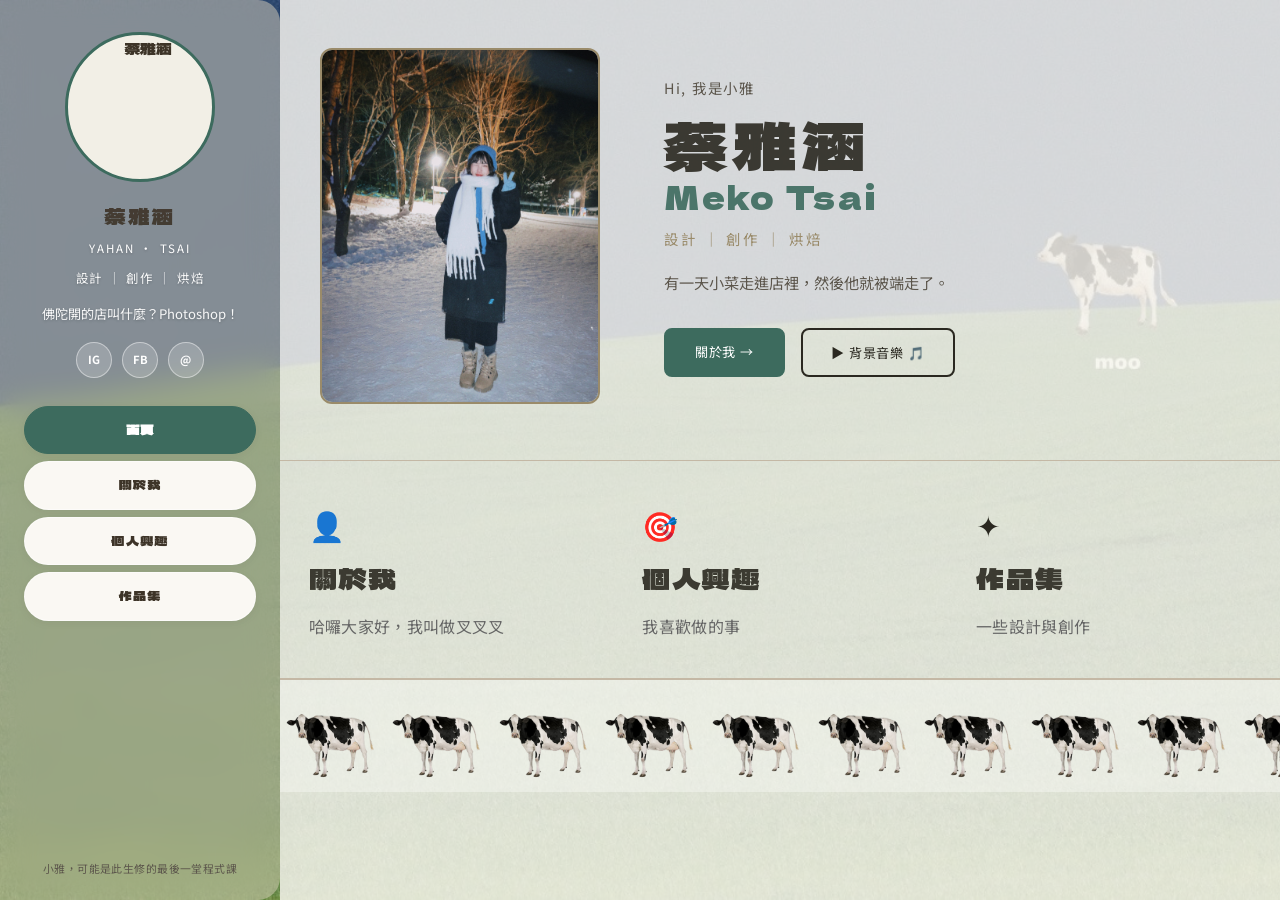
==== commit 17b50ecd: "content(about): update intro sentence to new greeting text Made-with: Cursor" ====
--- a/index.html
+++ b/index.html
@@ -117,7 +117,7 @@
         <section id="view-about" class="view" aria-label="關於我">
           <div class="page__header fade-in">
             <h1 class="page__title"><span class="page__title-en">ABOUT ME</span><span class="page__title-zh">關於我</span></h1>
-            <p>嗨！我請問點擊進來的大家，大家是在卷什麼呢？</p>
+            <p>哈囉大家好，大家不要再卷了，很高興認識大家ξ( ✿＞◡❛)▄︻▇▇〓▄︻┻┳═一</p>
           </div>
           <div class="page__body">
             <div class="about-grid">
--- a/css/style.css
+++ b/css/style.css
@@ -329,8 +329,8 @@
 }
 
 .hero__photo-placeholder {
-  width: min(220px, 100%);
-  max-width: 220px;
+  width: min(280px, 100%);
+  max-width: 280px;
   aspect-ratio: 11 / 14;
   height: auto;
   min-height: 0;
@@ -351,8 +351,8 @@
 }
 
 .hero__photo {
-  width: min(220px, 100%);
-  max-width: 220px;
+  width: min(280px, 100%);
+  max-width: 280px;
   aspect-ratio: 11 / 14;
   height: auto;
   min-height: 0;
@@ -448,6 +448,34 @@
 
 .bgm-toggle:hover {
   transform: translateY(-1px);
+}
+
+.bgm-toggle--topbar {
+  margin-left: auto;
+}
+
+.cow-trail {
+  position: fixed;
+  left: 0;
+  top: 0;
+  z-index: 9999;
+  pointer-events: none;
+  user-select: none;
+  font-size: 1.05rem;
+  line-height: 1;
+  transform: translate(-50%, -50%);
+  animation: cowTrailFade 560ms ease-out forwards;
+}
+
+@keyframes cowTrailFade {
+  0% {
+    opacity: 0.92;
+    transform: translate(-50%, -50%) scale(0.96);
+  }
+  100% {
+    opacity: 0;
+    transform: translate(-50%, -130%) scale(0.62);
+  }
 }
 
 .hero__cards {
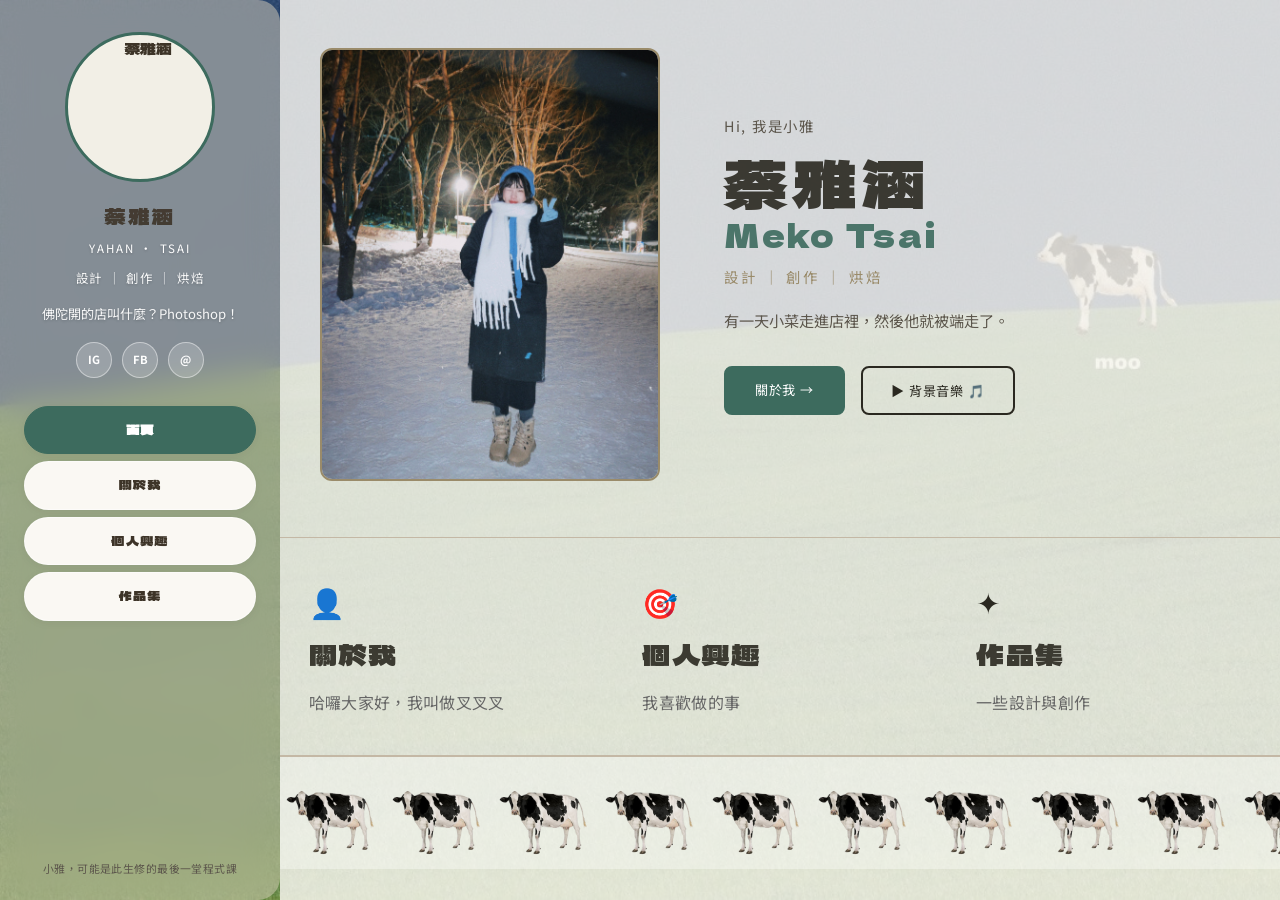
==== commit 8e354a90: "feat(portfolio): refresh Gongguan Forest visual section Replace the original logo-only brand identit" ====
--- a/index.html
+++ b/index.html
@@ -117,7 +117,7 @@
         <section id="view-about" class="view" aria-label="關於我">
           <div class="page__header fade-in">
             <h1 class="page__title"><span class="page__title-en">ABOUT ME</span><span class="page__title-zh">關於我</span></h1>
-            <p>哈囉大家好，大家不要再卷了，很高興認識大家ξ( ✿＞◡❛)▄︻▇▇〓▄︻┻┳═一</p>
+            <p>哈囉大家好，很高興認識大家ξ( ✿＞◡❛)▄︻▇▇〓▄︻┻┳═一</p>
           </div>
           <div class="page__body">
             <div class="about-grid">
@@ -197,7 +197,7 @@
         <section id="view-portfolio" class="view" aria-label="作品集">
           <div class="page__header fade-in">
             <h1 class="page__title"><span class="page__title-en">PORTFOLIO</span><span class="page__title-zh">作品集</span></h1>
-            <p>沒有很厲害這個樣子。</p>
+            <p>肝走，人還在。</p>
           </div>
           <div class="page__body">
             <div class="portfolio-grid">
@@ -359,35 +359,76 @@
                 </div>
               </article>
               <article class="portfolio-item fade-in">
-                <img
-                  class="portfolio-item__img portfolio-item__img--poster"
-                  src="images/VIDEO.png?v=20260412"
-                  alt="台灣圖像角色大解密 動態作品 VIDEO"
-                />
+                <div class="portfolio-video">
+                  <iframe
+                    src="https://www.youtube.com/embed/ExecZ18uJQk"
+                    title="台灣圖像角色大解密"
+                    loading="lazy"
+                    allow="accelerometer; autoplay; clipboard-write; encrypted-media; gyroscope; picture-in-picture; web-share"
+                    referrerpolicy="strict-origin-when-cross-origin"
+                    allowfullscreen
+                  ></iframe>
+                </div>
                 <div class="portfolio-item__info">
                   <div class="portfolio-item__tags">
                     <span class="tag">#動態圖像</span><span class="tag">#After Effects</span>
                   </div>
                   <h3>台灣圖像角色大解密</h3>
                   <p>以 After Effects 製作的動態圖像作品，探索台灣圖像角色與視覺文化。</p>
-                  <a
-                    class="portfolio-item__yt-link"
-                    href="https://www.youtube.com/watch?v=ExecZ18uJQk"
-                    target="_blank"
-                    rel="noopener noreferrer"
-                  >在 YouTube 觀看完整影片 →</a>
-                </div>
-              </article>
-              <article class="portfolio-item fade-in">
-                <img
-                  class="portfolio-item__img portfolio-item__img--logo"
-                  src="images/logo.png?v=20260412"
-                  alt="公館森林品牌 Logo"
-                />
+                </div>
+              </article>
+              <article class="portfolio-item fade-in">
+                <div class="portfolio-video">
+                  <iframe
+                    src="https://www.youtube.com/embed/Xkn9NlTHA88"
+                    title="LALALAND 動態圖像MV"
+                    loading="lazy"
+                    allow="accelerometer; autoplay; clipboard-write; encrypted-media; gyroscope; picture-in-picture; web-share"
+                    referrerpolicy="strict-origin-when-cross-origin"
+                    allowfullscreen
+                  ></iframe>
+                </div>
+                <div class="portfolio-item__info">
+                  <div class="portfolio-item__tags"><span class="tag">#動態圖像</span><span class="tag">#After Effects</span></div>
+                  <h3>LALALAND 動態圖像MV</h3>
+                  <p>以 After Effects 製作的動態圖像作品，這首歌超好聽。</p>
+                </div>
+              </article>
+              <article class="portfolio-item fade-in">
+                <div class="portfolio-gallery" data-portfolio-gallery>
+                  <div class="portfolio-gallery__viewport">
+                    <div class="portfolio-gallery__track" data-gallery-track>
+                      <div class="portfolio-gallery__slide">
+                        <img
+                          class="portfolio-item__img portfolio-item__img--poster"
+                          src="images/4.jpg?v=20260415"
+                          alt="公館森林品牌視覺設計 第 1 頁"
+                        />
+                      </div>
+                      <div class="portfolio-gallery__slide">
+                        <img
+                          class="portfolio-item__img portfolio-item__img--poster"
+                          src="images/6.jpg?v=20260415"
+                          alt="公館森林品牌視覺設計 第 2 頁"
+                        />
+                      </div>
+                      <div class="portfolio-gallery__slide">
+                        <img
+                          class="portfolio-item__img portfolio-item__img--poster"
+                          src="images/7.jpg?v=20260415"
+                          alt="公館森林品牌視覺設計 第 3 頁"
+                        />
+                      </div>
+                    </div>
+                    <button type="button" class="portfolio-gallery__btn portfolio-gallery__btn--prev" data-gallery-prev aria-label="上一張">‹</button>
+                    <button type="button" class="portfolio-gallery__btn portfolio-gallery__btn--next" data-gallery-next aria-label="下一張">›</button>
+                  </div>
+                  <div class="portfolio-gallery__dots" data-gallery-dots role="tablist" aria-label="公館森林圖片分頁"></div>
+                </div>
                 <div class="portfolio-item__info">
                   <div class="portfolio-item__tags"><span class="tag">#設計</span><span class="tag">#品牌識別</span></div>
                   <h3>公館森林</h3>
-                  <p>為公館森林品牌設計識別系統，包含 Logo、色彩規範與應用設計。</p>
+                  <p>為公館森林重新塑造一個新的品牌視覺，提升年輕與活力，outdoor感滿滿。</p>
                 </div>
               </article>
             </div>
--- a/css/style.css
+++ b/css/style.css
@@ -329,8 +329,8 @@
 }
 
 .hero__photo-placeholder {
-  width: min(280px, 100%);
-  max-width: 280px;
+  width: min(340px, 100%);
+  max-width: 340px;
   aspect-ratio: 11 / 14;
   height: auto;
   min-height: 0;
@@ -351,8 +351,8 @@
 }
 
 .hero__photo {
-  width: min(280px, 100%);
-  max-width: 280px;
+  width: min(340px, 100%);
+  max-width: 340px;
   aspect-ratio: 11 / 14;
   height: auto;
   min-height: 0;
@@ -989,9 +989,8 @@
 }
 
 .portfolio-grid {
-  display: grid;
-  grid-template-columns: repeat(2, 1fr);
-  gap: 2rem;
+  column-count: 2;
+  column-gap: 1.2rem;
 }
 
 .portfolio-item {
@@ -1001,7 +1000,12 @@
   transition:
     transform 0.45s cubic-bezier(0.34, 1.2, 0.56, 1),
     box-shadow 0.45s ease;
-  display: block;
+  display: inline-block;
+  width: 100%;
+  margin: 0 0 1.2rem;
+  break-inside: avoid;
+  -webkit-column-break-inside: avoid;
+  page-break-inside: avoid;
   background: var(--card-bg);
 }
 
@@ -1013,7 +1017,7 @@
 .portfolio-item__img {
   width: 100%;
   height: auto;
-  max-height: 620px;
+  max-height: none;
   object-fit: contain;
   display: block;
   transform: scale(1);
@@ -1029,9 +1033,29 @@
 .portfolio-item__img--logo,
 .portfolio-item__img--poster {
   object-fit: contain;
-  padding: 1.2rem;
+  padding: 0.6rem;
   background: var(--cream);
   box-sizing: border-box;
+}
+
+.portfolio-item--media-framed .portfolio-gallery__viewport {
+  padding: 0.6rem;
+  background: var(--cream);
+  box-sizing: border-box;
+}
+
+.portfolio-item--media-framed .portfolio-video {
+  padding: 0.6rem;
+  background: var(--cream);
+  box-sizing: border-box;
+  aspect-ratio: auto;
+}
+
+.portfolio-item--media-framed .portfolio-video iframe {
+  width: 100%;
+  height: auto;
+  aspect-ratio: 16 / 9;
+  display: block;
 }
 
 .portfolio-gallery {
@@ -1060,7 +1084,7 @@
 .portfolio-gallery__slide .portfolio-item__img {
   width: 100%;
   height: auto;
-  max-height: 620px;
+  max-height: none;
   display: block;
 }
 
@@ -1155,8 +1179,21 @@
   font-family: var(--font-sans);
 }
 
+.portfolio-video {
+  width: 100%;
+  aspect-ratio: 16 / 9;
+  background: #000;
+}
+
+.portfolio-video iframe {
+  width: 100%;
+  height: 100%;
+  border: 0;
+  display: block;
+}
+
 .portfolio-item__info {
-  padding: 1.5rem;
+  padding: 1rem 0.95rem 1.05rem;
 }
 
 .portfolio-item__tags {
@@ -1168,7 +1205,7 @@
 
 .portfolio-item__info h3 {
   font-size: 1rem;
-  margin-bottom: 0.4rem;
+  margin-bottom: 0.3rem;
 }
 
 .portfolio-item__info p {
@@ -1350,9 +1387,15 @@
     gap: 2rem;
   }
 
-  .interests-grid,
+  .interests-grid {
+    display: grid;
+    grid-template-columns: 1fr;
+    gap: 1.2rem;
+  }
+
   .portfolio-grid {
-    grid-template-columns: 1fr;
+    column-count: 1;
+    column-gap: 0;
   }
 
   .page__header,
